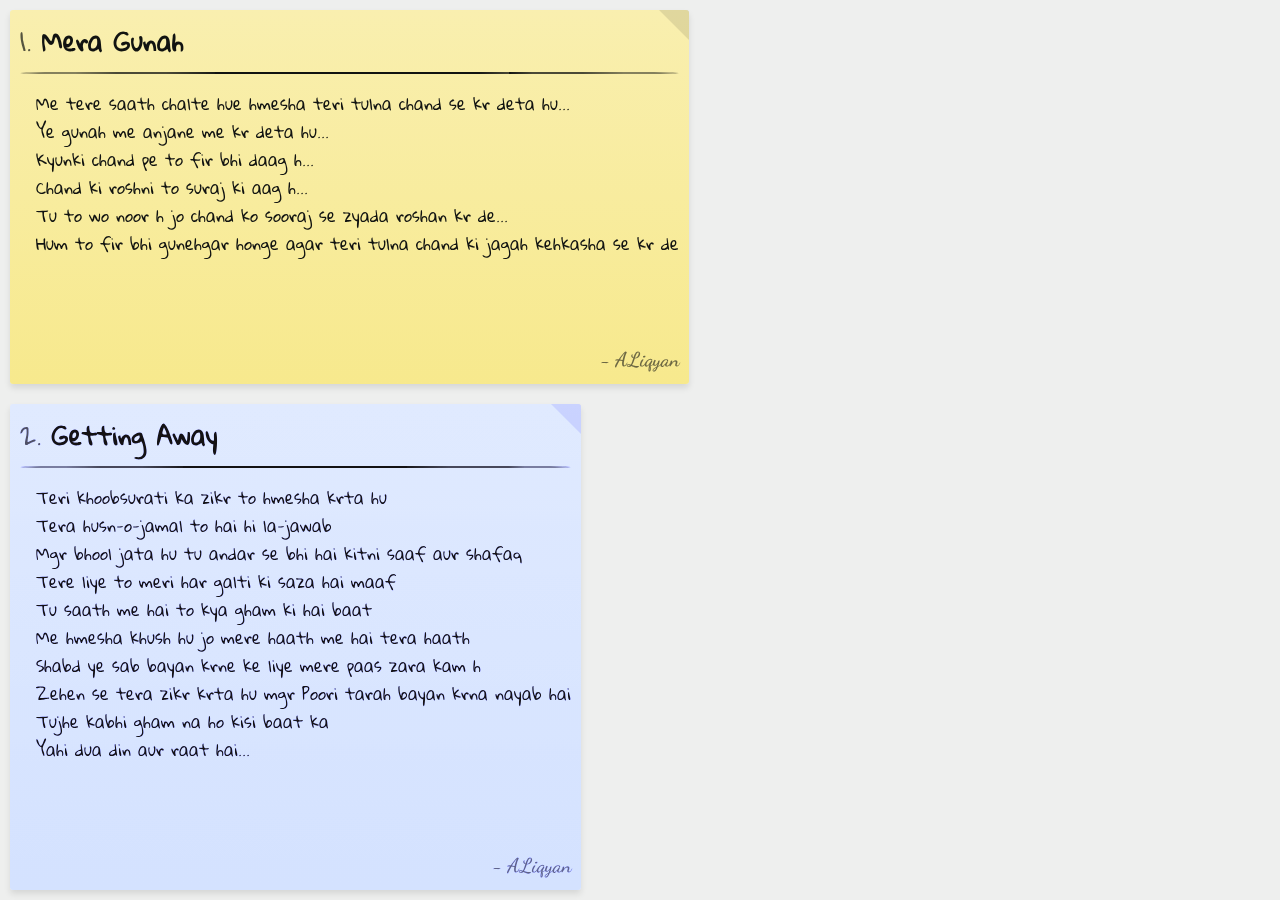
==== shayaris.html @ 967ef190 "initial commit" ====
<!doctype html>
<html lang="en">
  <head>
    <meta charset="UTF-8" />
    <meta http-equiv="X-UA-Compatible" content="IE=edge" />
    <meta name="viewport" content="width=device-width, initial-scale=1.0" />
    <title>Shayari Gallery</title>
    <link rel="stylesheet" href="styles/shayari.css" />
  </head>
  <body>

<article>
  <h2>Mera Gunah</h2>
  <hr>
    <p>
      Me tere saath chalte hue hmesha teri tulna chand se kr deta hu...<br />
      Ye gunah me anjane me kr deta hu...<br />
      Kyunki chand pe to fir bhi daag h... <br />
      Chand ki roshni to suraj ki aag h... <br />
      Tu to wo noor h jo chand ko sooraj se zyada roshan kr de... <br />
      Hum to fir bhi gunehgar honge agar teri tulna chand ki jagah kehkasha se kr de <br />
    </p>
</article>

<article style="filter: hue-rotate(180deg)">
  <h2>Getting Away</h2>
  <hr>
    <p>
      Teri khoobsurati ka zikr to hmesha krta hu <br />
      Tera husn-o-jamal to hai hi la-jawab <br />
      Mgr bhool jata hu tu andar se bhi hai kitni saaf aur shafaq <br />
      Tere liye to meri har galti ki saza hai maaf <br />
      Tu saath me hai to kya gham ki hai baat <br />
      Me hmesha khush hu jo mere haath me hai tera haath <br />
      Shabd ye sab bayan krne ke liye mere paas zara kam h <br />
      Zehen se tera zikr krta hu mgr Poori tarah bayan krna nayab hai <br />
      Tujhe kabhi gham na ho kisi baat ka <br />
      Yahi dua din aur raat hai... <br />
    </p>
</article>

</html>
---- styles/shayari.css ----
@import url("https://fonts.googleapis.com/css2?family=Gloria+Hallelujah&display=swap");

@import url("https://fonts.googleapis.com/css2?family=Dancing+Script:wght@400..700&display=swap");

*,
*::before,
*::after {
  box-sizing: border-box;
}

::selection {
  background: rgba(0, 0, 0, 0.15);
}

:root {
  --dark: #111311;
  --light: #dee0de;
}

body {
  margin: 0 auto;
  position: relative;
  display: flex;
  flex-wrap: wrap;
  min-height: 100vh;
  width: 100%;
  font-family: "Gloria Hallelujah";
  color: var(--dark);
  background: var(--light);
  line-height: 1.75em;
}

body::before {
  content: "";
  position: absolute;
  top: 0;
  left: 0;
  width: 100%;
  height: 100%;
  background-color: #efefef;
  opacity: 0.5;
  background-image: url("https://assets.codepen.io/5896374/bg-noise-min.jpg");
  background-repeat: repeat;
  background-size: 400px;
  background-position: 400px;
  animation: fuzz 1s steps(6) infinite;
  mix-blend-mode: screen;
  z-index: -1;
}

@keyframes fuzz {
  0% {
    background-position: 0 0;
  }
  50% {
    background-position: -150px 150px;
  }
  100% {
    background-position: 250px 250px;
  }
}

h1 {
  font-size: 1.5em;
  margin: 10px;
  padding: 10px;
  line-height: 1.5em;
  clear: both;
  width: 100%;
  float: left;
}

h2 {
  line-height: 1.75em;
  margin: 0;
}

b {
  display: inline-block;
  position: relative;
  width: max-content;
  background: white;
  text-shadow: 0 1px black;
}

b::after,
b::before {
  pointer-events: none;
  content: "";
  position: absolute;
  top: 0;
  left: 0;
  width: 100%;
  height: 100%;
  mix-blend-mode: lighten;
  background-image: linear-gradient(to right, rgba(0, 0, 0, 0), #aaa);
}

b::after {
  mix-blend-mode: color;
}

article {
  width: max-content;
  max-width: 100%;
  margin: 10px;
  position: relative;
  counter-increment: count;
  background: linear-gradient(#f9efaf, #f7e98d);
  padding: 10px;
  padding-bottom: 25px;
  border-radius: 3px;
  box-shadow: 0 4px 6px rgba(0, 0, 0, 0.1);
  transition: all 0.3s ease;
}

article:hover {
  transform: translatey(-5px) rotate(-1deg);
  box-shadow: -3px 10px 6px rgba(0, 0, 0, 0.075);
}

article::before {
  content: "";
  position: absolute;
  top: 0;
  right: 0;
  border: 15px solid;
  border-bottom-color: transparent;
  border-left-color: transparent;
  opacity: 0.1;
  border-top-right-radius: 3px;
}

article::after {
  content: "- ALiqyan";
  position: absolute;
  bottom: 0;
  right: 0;
  padding: 10px;
  font-size: 1.25em;
  font-weight: bold;
  opacity: 0.6;
  font-family: "dancing script", cursive;
}

article h2::before {
  content: counter(count) ". ";
  font-weight: normal;
  opacity: 0.7;
}

p {
  margin-left: 1em;
}

hr {
  color: inherit;
  border: none;
  border-top: 2px solid;
  margin: 10px 0;
  border-radius: 100%;
}

.easy {
  cursor: pointer;
  background: red;
  width: 50px;
  height: 50px;
  display: block;
  color: inherit;
  border: 2px solid;
  border-bottom: 6px solid;
  border-radius: 100%;
  transition: all 0.3s ease;
  box-shadow:
    0 5px 5px rgba(0, 0, 0, 0.35),
    0 3px 6px inset rgba(255, 255, 255, 0.65);
  margin: 20px auto;
}

.easy:hover {
  background: #ec4949;
}

.easy:active,
.easy:focus {
  background: darkred;
  border-bottom-width: 2px;
  border-top-width: 6px;
  box-shadow:
    0 0px 2px rgba(0, 0, 0, 0.25),
    0 3px 5px inset rgba(0, 0, 0, 0.5);
}
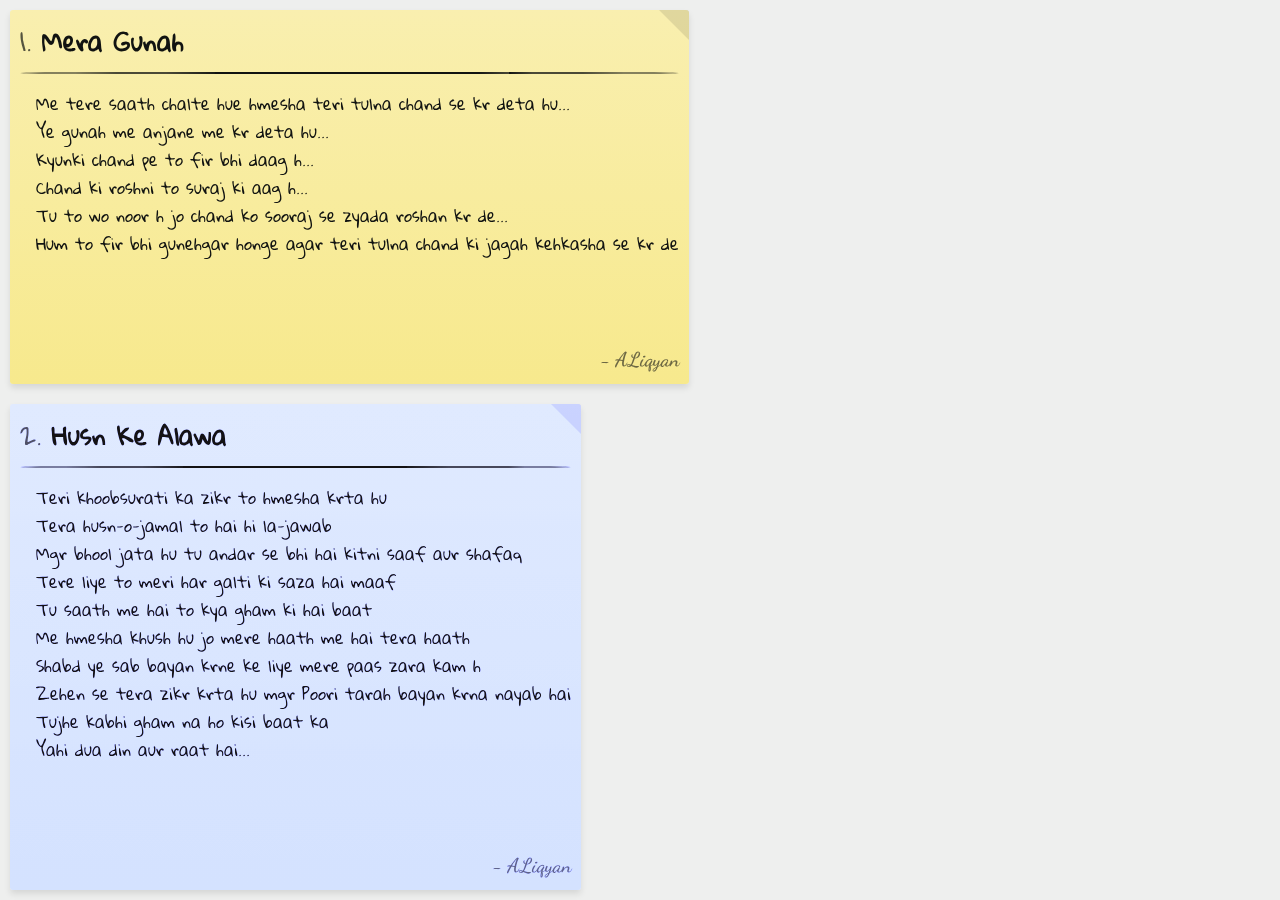
==== commit d9d9e892: "name changes" ====
--- a/shayaris.html
+++ b/shayaris.html
@@ -23,7 +23,7 @@
 </article>
 
 <article style="filter: hue-rotate(180deg)">
-  <h2>Getting Away</h2>
+  <h2>Husn Ke Alawa</h2>
   <hr>
     <p>
       Teri khoobsurati ka zikr to hmesha krta hu <br />
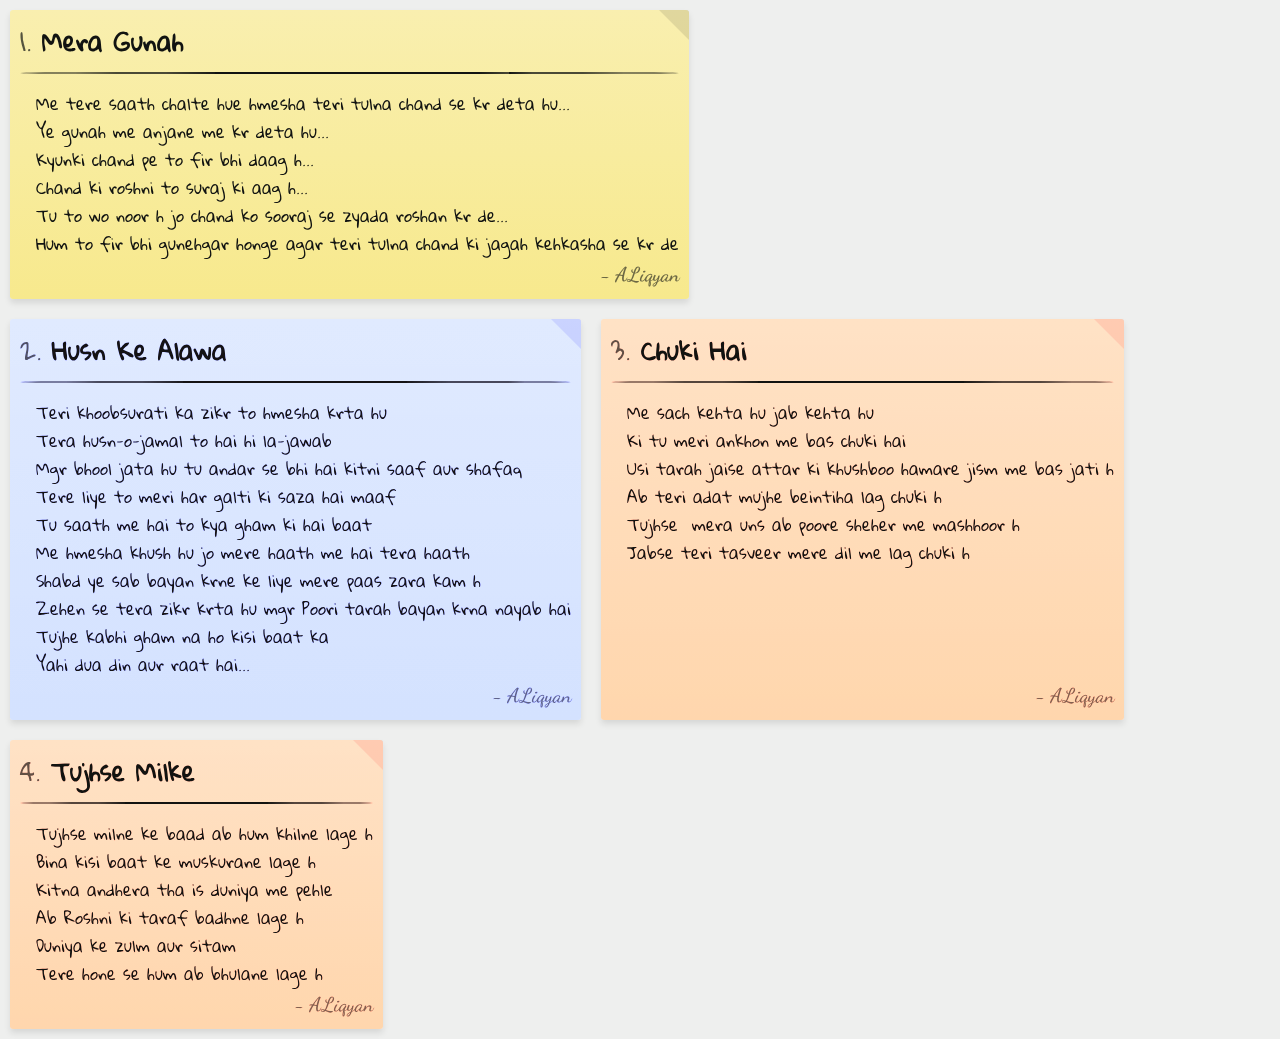
==== commit 5f8830b3: "changes" ====
--- a/shayaris.html
+++ b/shayaris.html
@@ -38,5 +38,29 @@
       Yahi dua din aur raat hai... <br />
     </p>
 </article>
+<article style="filter: hue-rotate(-40deg)">
+  <h2>Chuki Hai</h2>
+  <hr>
+    <p>
+        Me sach kehta hu jab kehta hu <br />
+        Ki tu meri ankhon me bas chuki hai <br />
+        Usi tarah jaise attar ki khushboo hamare jism me bas jati h <br />
+        Ab teri adat mujhe beintiha lag chuki h <br />
+        Tujhse  mera uns ab poore sheher me mashhoor h <br />
+        Jabse teri tasveer mere dil me lag chuki h <br />
+    </p>
+</article>
 
+<article style="filter: hue-rotate(-40deg)">
+  <h2>Tujhse Milke</h2>
+  <hr>
+    <p>
+      Tujhse milne ke baad ab hum khilne lage h <br />
+      Bina kisi baat ke muskurane lage h <br />
+      Kitna andhera tha is duniya me pehle <br />
+      Ab Roshni ki taraf badhne lage h <br />
+      Duniya ke zulm aur sitam <br />
+      Tere hone se hum ab bhulane lage h <br />
+    </p>
+</article>
 </html>
